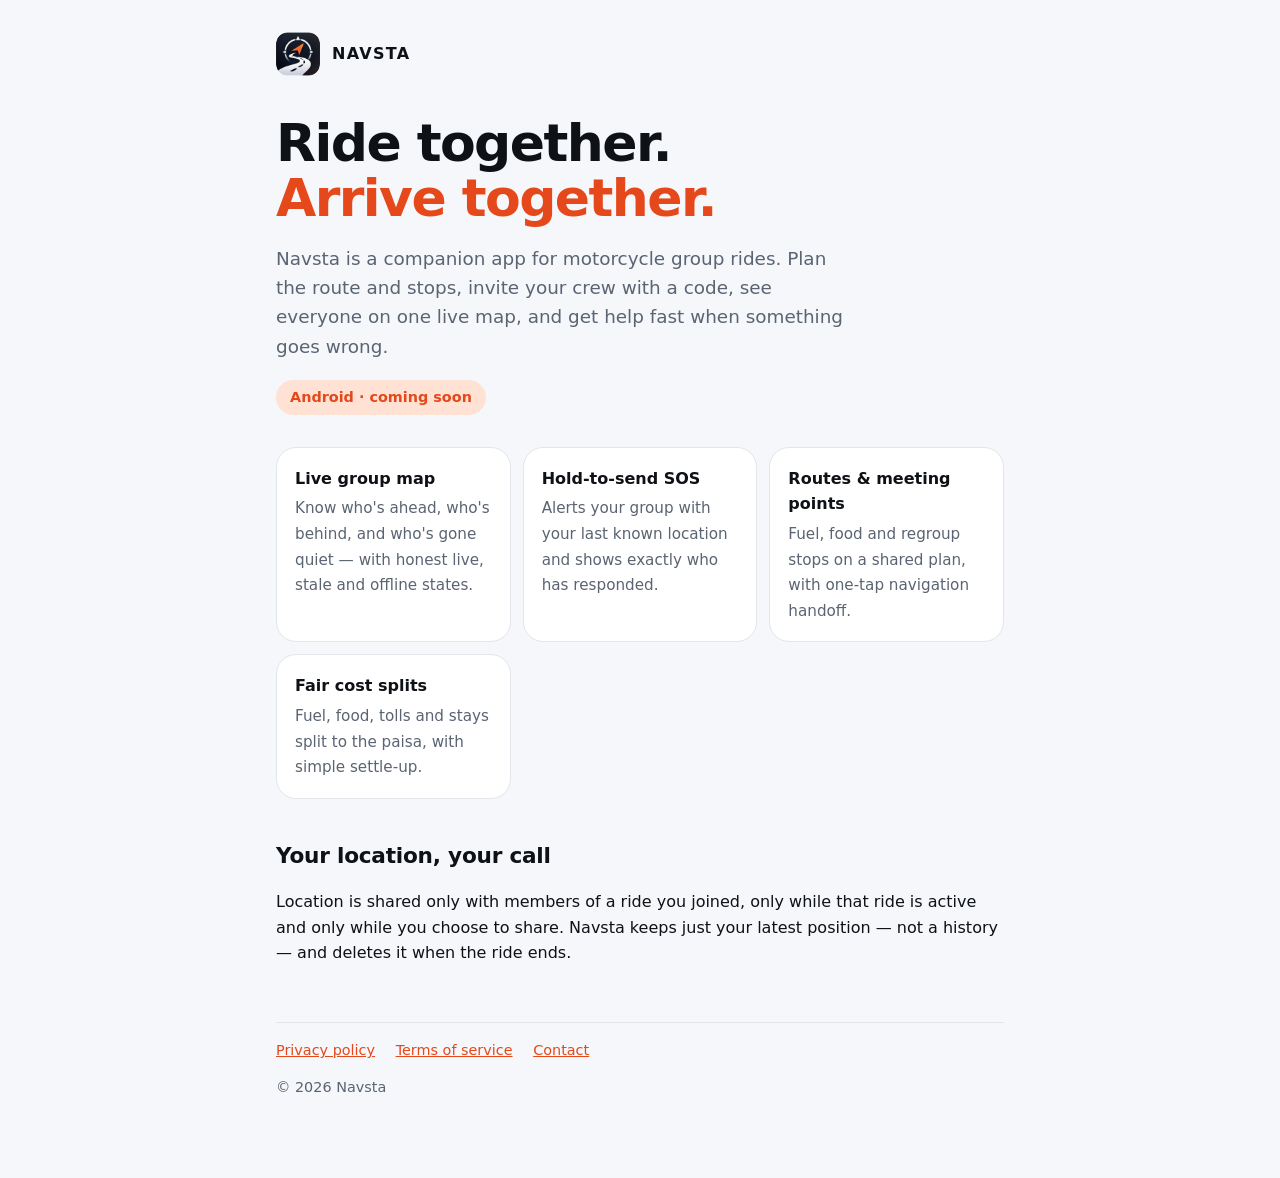
==== index.html @ 36502896 "Navsta website: home, privacy policy, terms" ====
<!doctype html>
<html lang="en">
<head>
  <meta charset="utf-8">
  <meta name="viewport" content="width=device-width, initial-scale=1">
  <title>Navsta — group motorcycle rides</title>
  <meta name="description" content="Plan group rides, see every rider on one live map, get help fast with SOS, and split costs fairly.">
  <link rel="icon" href="navsta_logo.png">
  <link rel="stylesheet" href="style.css">
</head>
<body>
  <div class="wrap">
    <header class="brand">
      <img src="navsta_logo.png" alt="">
      <a href="./">NAVSTA</a>
    </header>

    <h1>Ride together.<br><em>Arrive together.</em></h1>
    <p class="lead">Navsta is a companion app for motorcycle group rides. Plan the route and stops, invite your crew with a code, see everyone on one live map, and get help fast when something goes wrong.</p>
    <p><span class="pill">Android · coming soon</span></p>

    <div class="grid">
      <div class="card"><strong>Live group map</strong><span>Know who's ahead, who's behind, and who's gone quiet — with honest live, stale and offline states.</span></div>
      <div class="card"><strong>Hold-to-send SOS</strong><span>Alerts your group with your last known location and shows exactly who has responded.</span></div>
      <div class="card"><strong>Routes &amp; meeting points</strong><span>Fuel, food and regroup stops on a shared plan, with one-tap navigation handoff.</span></div>
      <div class="card"><strong>Fair cost splits</strong><span>Fuel, food, tolls and stays split to the paisa, with simple settle-up.</span></div>
    </div>

    <h2>Your location, your call</h2>
    <p>Location is shared only with members of a ride you joined, only while that ride is active and only while you choose to share. Navsta keeps just your latest position — not a history — and deletes it when the ride ends.</p>

    <footer>
      <a href="privacy.html">Privacy policy</a>
      <a href="terms.html">Terms of service</a>
      <a href="mailto:sidrcx@gmail.com">Contact</a>
      <p>© 2026 Navsta</p>
    </footer>
  </div>
</body>
</html>
---- style.css ----
:root {
  --bg: #f5f7fa;
  --surface: #ffffff;
  --ink: #0e1116;
  --muted: #5a6472;
  --line: #e2e5ea;
  --accent: #e5481a;
  --accent-soft: #ffe2d4;
  color-scheme: light dark;
}

@media (prefers-color-scheme: dark) {
  :root {
    --bg: #0a0c0f;
    --surface: #151920;
    --ink: #e9edf2;
    --muted: #9aa4b2;
    --line: #242a33;
    --accent: #ff6a2b;
    --accent-soft: #3b1c0e;
  }
}

* { box-sizing: border-box; }

body {
  margin: 0;
  background: var(--bg);
  color: var(--ink);
  font: 16px/1.6 system-ui, -apple-system, "Segoe UI", Roboto, sans-serif;
}

a { color: var(--accent); }

.wrap { max-width: 760px; margin: 0 auto; padding: 32px 16px 64px; }

header.brand { display: flex; align-items: center; gap: 12px; margin-bottom: 40px; }
header.brand img { width: 44px; height: 44px; border-radius: 12px; }
header.brand a { color: var(--ink); text-decoration: none; font-weight: 900; letter-spacing: 0.08em; }

h1 { font-size: clamp(2rem, 6vw, 3.25rem); line-height: 1.05; letter-spacing: -0.03em; margin: 0 0 16px; }
h1 em { color: var(--accent); font-style: normal; }
h2 { font-size: 1.35rem; letter-spacing: -0.01em; margin: 40px 0 8px; }
h3 { font-size: 1.05rem; margin: 24px 0 4px; }
p.lead { font-size: 1.15rem; color: var(--muted); max-width: 36rem; }

.grid { display: grid; grid-template-columns: repeat(auto-fit, minmax(210px, 1fr)); gap: 12px; margin-top: 32px; }
.card { background: var(--surface); border: 1px solid var(--line); border-radius: 20px; padding: 18px; }
.card strong { display: block; margin-bottom: 4px; }
.card span { color: var(--muted); font-size: 0.95rem; }

.pill { display: inline-block; background: var(--accent-soft); color: var(--accent); border-radius: 999px; padding: 6px 14px; font-weight: 600; font-size: 0.9rem; }

.doc p, .doc li { color: var(--ink); }
.doc .meta { color: var(--muted); font-size: 0.95rem; }
.doc table { width: 100%; border-collapse: collapse; font-size: 0.95rem; }
.doc th, .doc td { text-align: left; vertical-align: top; padding: 8px; border-bottom: 1px solid var(--line); }

footer { margin-top: 56px; padding-top: 16px; border-top: 1px solid var(--line); color: var(--muted); font-size: 0.9rem; }
footer a { margin-right: 16px; }
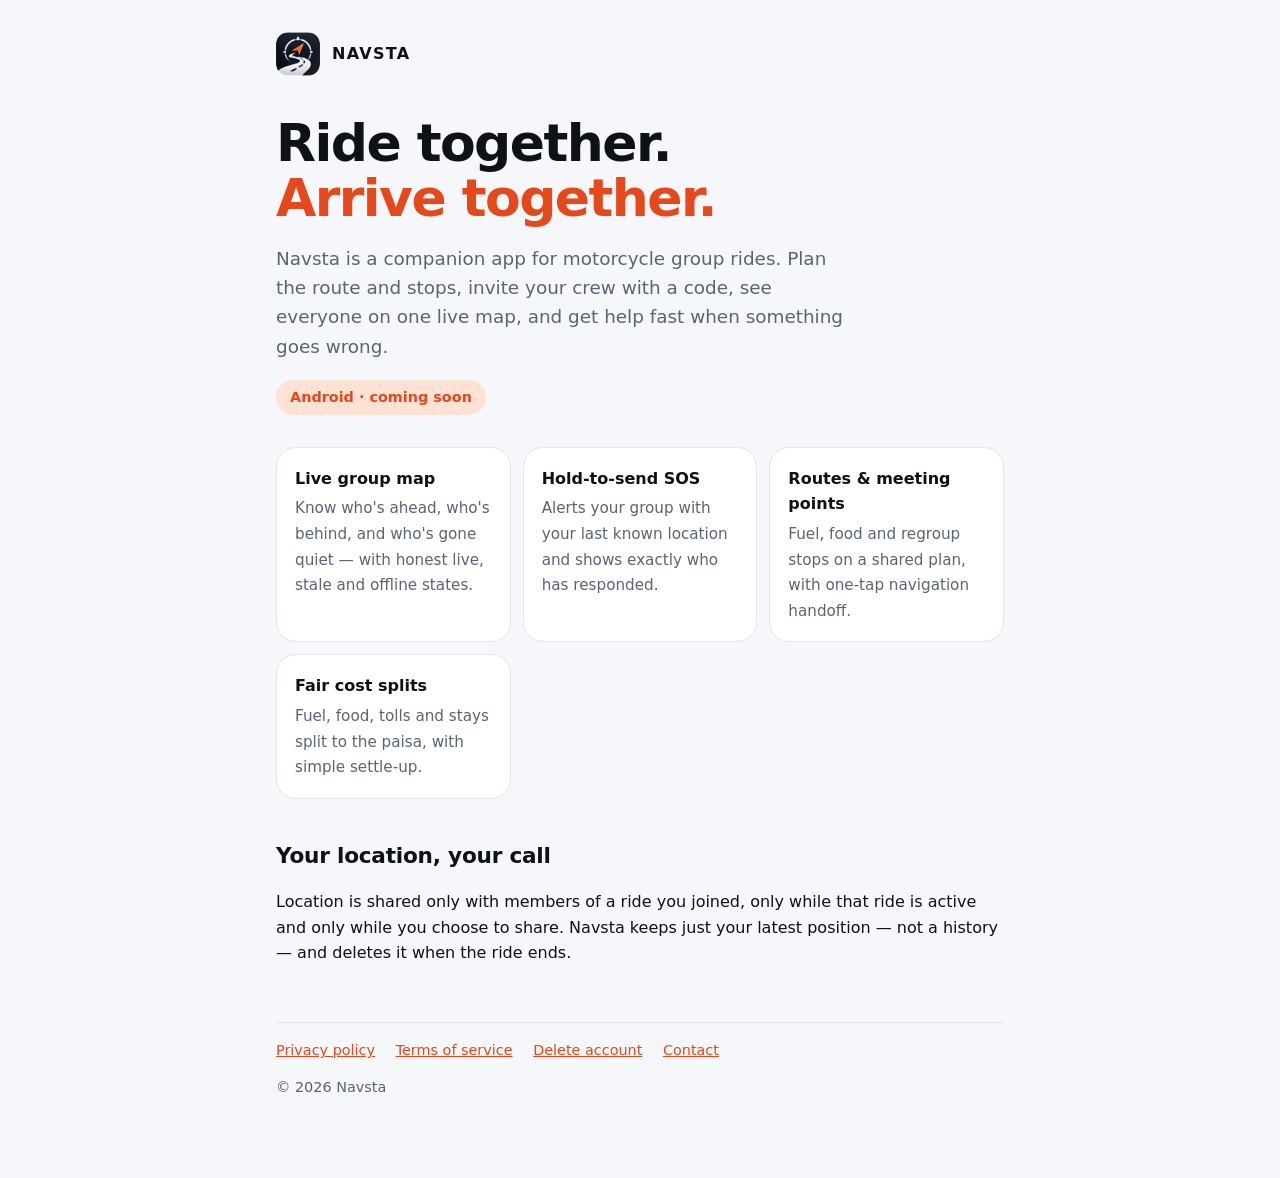
==== commit 2b37699e: "Add account deletion page and link it from home and privacy policy" ====
--- a/index.html
+++ b/index.html
@@ -32,6 +32,7 @@
     <footer>
       <a href="privacy.html">Privacy policy</a>
       <a href="terms.html">Terms of service</a>
+      <a href="delete-account.html">Delete account</a>
       <a href="mailto:sidrcx@gmail.com">Contact</a>
       <p>© 2026 Navsta</p>
     </footer>
